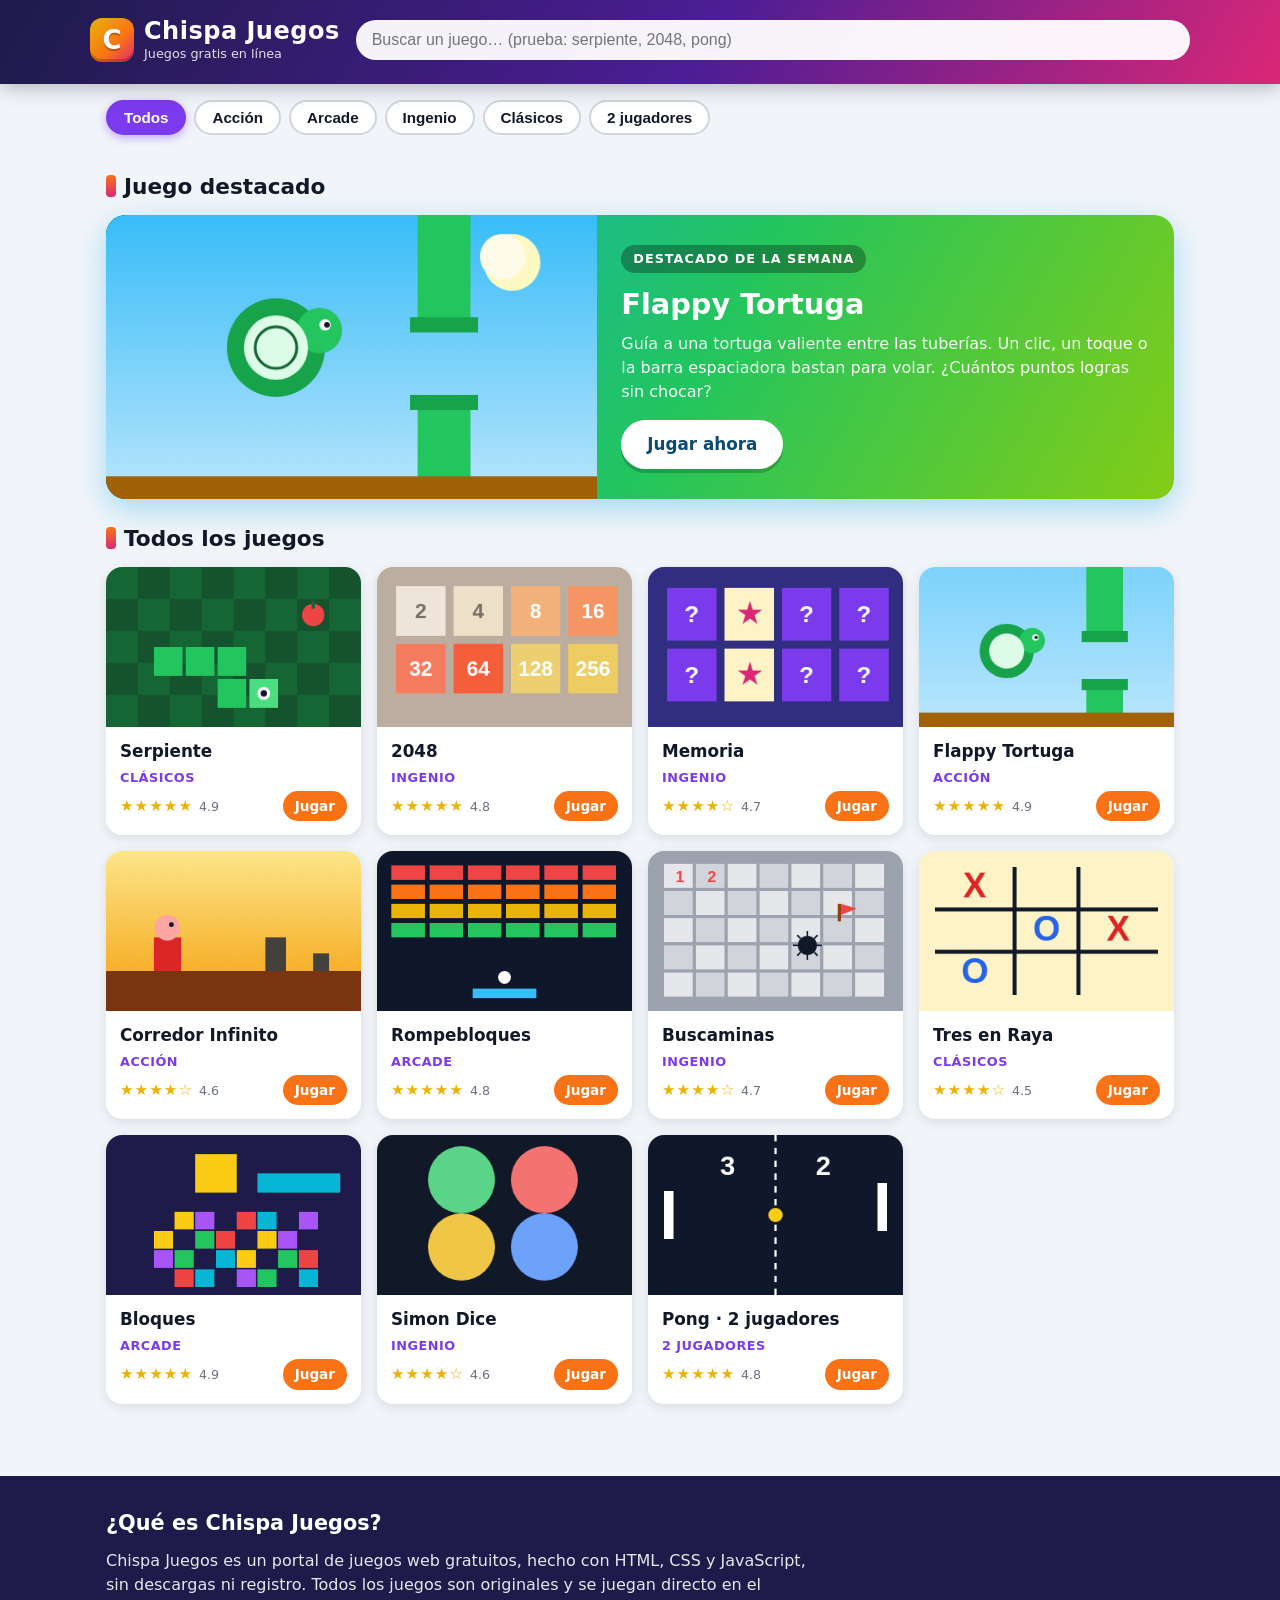
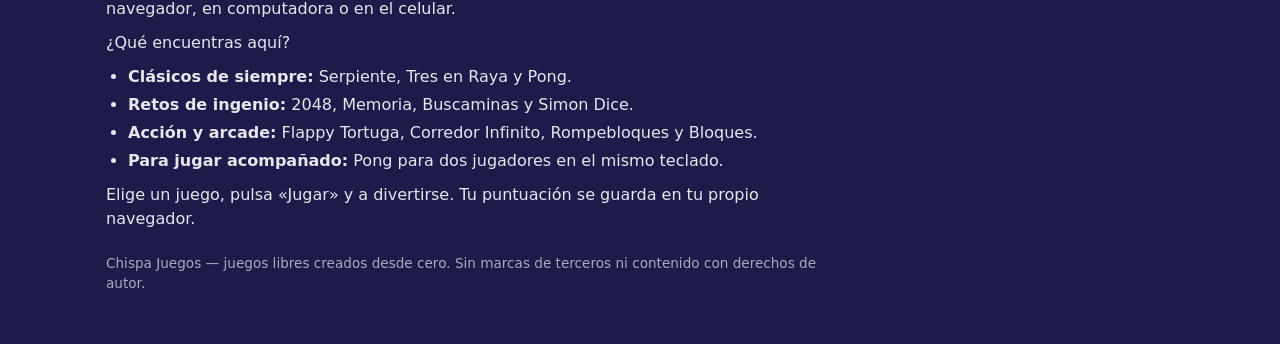
==== index.html @ 93b24fdc "Portal Chispa Juegos: 11 juegos libres" ====
<!DOCTYPE html>
<html lang="es-MX">
<head>
<meta charset="UTF-8">
<meta name="viewport" content="width=device-width, initial-scale=1">
<title>Chispa Juegos — Juegos gratis en línea</title>
<meta name="description" content="Chispa Juegos: juega gratis en línea a la serpiente, 2048, memoria, flappy tortuga, buscaminas, tetris y más. Sin descargas ni registro.">
<link rel="stylesheet" href="styles.css">
</head>
<body>

<header>
  <div class="header-inner">
    <a class="logo" href="index.html">
      <span class="logo-mark">C</span>
      <span class="logo-text"><strong>Chispa Juegos</strong><span>Juegos gratis en línea</span></span>
    </a>
    <div class="search-box">
      <input type="search" id="search" placeholder="Buscar un juego… (prueba: serpiente, 2048, pong)" aria-label="Buscar un juego">
    </div>
  </div>
</header>

<nav class="categories" id="categories" aria-label="Categorías de juegos">
  <button class="chip active" data-cat="todos">Todos</button>
  <button class="chip" data-cat="accion">Acción</button>
  <button class="chip" data-cat="arcade">Arcade</button>
  <button class="chip" data-cat="ingenio">Ingenio</button>
  <button class="chip" data-cat="clasicos">Clásicos</button>
  <button class="chip" data-cat="2-jugadores">2 jugadores</button>
</nav>

<main>
  <!-- Juego destacado -->
  <section>
    <h2>Juego destacado</h2>
    <div class="featured">
      <canvas id="featured-canvas" width="520" height="300" aria-label="Tortuga volando entre tuberías"></canvas>
      <div class="featured-body">
        <span class="tag">Destacado de la semana</span>
        <h3>Flappy Tortuga</h3>
        <p>Guía a una tortuga valiente entre las tuberías. Un clic, un toque o la barra espaciadora bastan para volar. ¿Cuántos puntos logras sin chocar?</p>
        <a class="play-btn" href="juegos/flappy.html">Jugar ahora</a>
      </div>
    </div>
  </section>

  <!-- Rejilla de juegos -->
  <section>
    <h2>Todos los juegos</h2>
    <div class="grid" id="grid">

      <a class="card" href="juegos/serpiente.html" data-cat="clasicos" data-name="serpiente snake clásicos">
        <canvas class="thumb" data-game="serpiente" width="320" height="200"></canvas>
        <div class="card-body">
          <h3>Serpiente</h3>
          <span class="card-cat">Clásicos</span>
          <div class="card-meta"><span class="stars">★★★★★ <small>4.9</small></span><span class="card-play">Jugar</span></div>
        </div>
      </a>

      <a class="card" href="juegos/2048.html" data-cat="ingenio" data-name="2048 números ingenio">
        <canvas class="thumb" data-game="2048" width="320" height="200"></canvas>
        <div class="card-body">
          <h3>2048</h3>
          <span class="card-cat">Ingenio</span>
          <div class="card-meta"><span class="stars">★★★★★ <small>4.8</small></span><span class="card-play">Jugar</span></div>
        </div>
      </a>

      <a class="card" href="juegos/memoria.html" data-cat="ingenio" data-name="memoria pares cartas ingenio">
        <canvas class="thumb" data-game="memoria" width="320" height="200"></canvas>
        <div class="card-body">
          <h3>Memoria</h3>
          <span class="card-cat">Ingenio</span>
          <div class="card-meta"><span class="stars">★★★★☆ <small>4.7</small></span><span class="card-play">Jugar</span></div>
        </div>
      </a>

      <a class="card" href="juegos/flappy.html" data-cat="accion" data-name="flappy tortuga acción volar">
        <canvas class="thumb" data-game="flappy" width="320" height="200"></canvas>
        <div class="card-body">
          <h3>Flappy Tortuga</h3>
          <span class="card-cat">Acción</span>
          <div class="card-meta"><span class="stars">★★★★★ <small>4.9</small></span><span class="card-play">Jugar</span></div>
        </div>
      </a>

      <a class="card" href="juegos/corredor.html" data-cat="accion" data-name="corredor endless runner saltar acción">
        <canvas class="thumb" data-game="corredor" width="320" height="200"></canvas>
        <div class="card-body">
          <h3>Corredor Infinito</h3>
          <span class="card-cat">Acción</span>
          <div class="card-meta"><span class="stars">★★★★☆ <small>4.6</small></span><span class="card-play">Jugar</span></div>
        </div>
      </a>

      <a class="card" href="juegos/rompebloques.html" data-cat="arcade" data-name="rompebloques breakout ladrillos arcade paleta">
        <canvas class="thumb" data-game="rompebloques" width="320" height="200"></canvas>
        <div class="card-body">
          <h3>Rompebloques</h3>
          <span class="card-cat">Arcade</span>
          <div class="card-meta"><span class="stars">★★★★★ <small>4.8</small></span><span class="card-play">Jugar</span></div>
        </div>
      </a>

      <a class="card" href="juegos/buscaminas.html" data-cat="ingenio" data-name="buscaminas minas ingenio">
        <canvas class="thumb" data-game="buscaminas" width="320" height="200"></canvas>
        <div class="card-body">
          <h3>Buscaminas</h3>
          <span class="card-cat">Ingenio</span>
          <div class="card-meta"><span class="stars">★★★★☆ <small>4.7</small></span><span class="card-play">Jugar</span></div>
        </div>
      </a>

      <a class="card" href="juegos/tres-en-raya.html" data-cat="clasicos" data-name="tres en raya gato computadora clásicos">
        <canvas class="thumb" data-game="tres-en-raya" width="320" height="200"></canvas>
        <div class="card-body">
          <h3>Tres en Raya</h3>
          <span class="card-cat">Clásicos</span>
          <div class="card-meta"><span class="stars">★★★★☆ <small>4.5</small></span><span class="card-play">Jugar</span></div>
        </div>
      </a>

      <a class="card" href="juegos/bloques.html" data-cat="arcade" data-name="bloques tetris piezas líneas arcade">
        <canvas class="thumb" data-game="bloques" width="320" height="200"></canvas>
        <div class="card-body">
          <h3>Bloques</h3>
          <span class="card-cat">Arcade</span>
          <div class="card-meta"><span class="stars">★★★★★ <small>4.9</small></span><span class="card-play">Jugar</span></div>
        </div>
      </a>

      <a class="card" href="juegos/simon.html" data-cat="ingenio" data-name="simon dice colores sonidos memoria ingenio">
        <canvas class="thumb" data-game="simon" width="320" height="200"></canvas>
        <div class="card-body">
          <h3>Simon Dice</h3>
          <span class="card-cat">Ingenio</span>
          <div class="card-meta"><span class="stars">★★★★☆ <small>4.6</small></span><span class="card-play">Jugar</span></div>
        </div>
      </a>

      <a class="card" href="juegos/pong.html" data-cat="2-jugadores" data-name="pong dos jugadores versus">
        <canvas class="thumb" data-game="pong" width="320" height="200"></canvas>
        <div class="card-body">
          <h3>Pong · 2 jugadores</h3>
          <span class="card-cat">2 jugadores</span>
          <div class="card-meta"><span class="stars">★★★★★ <small>4.8</small></span><span class="card-play">Jugar</span></div>
        </div>
      </a>

      <p class="empty" id="empty">No encontramos juegos con ese nombre. Prueba con otra palabra o elige una categoría.</p>
    </div>
  </section>
</main>

<footer>
  <div class="footer-inner">
    <h2>¿Qué es Chispa Juegos?</h2>
    <p>Chispa Juegos es un portal de juegos web gratuitos, hecho con HTML, CSS y JavaScript, sin descargas ni registro. Todos los juegos son originales y se juegan directo en el navegador, en computadora o en el celular.</p>
    <p>¿Qué encuentras aquí?</p>
    <ul>
      <li><strong>Clásicos de siempre:</strong> Serpiente, Tres en Raya y Pong.</li>
      <li><strong>Retos de ingenio:</strong> 2048, Memoria, Buscaminas y Simon Dice.</li>
      <li><strong>Acción y arcade:</strong> Flappy Tortuga, Corredor Infinito, Rompebloques y Bloques.</li>
      <li><strong>Para jugar acompañado:</strong> Pong para dos jugadores en el mismo teclado.</li>
    </ul>
    <p>Elige un juego, pulsa «Jugar» y a divertirse. Tu puntuación se guarda en tu propio navegador.</p>
    <p class="footer-note">Chispa Juegos — juegos libres creados desde cero. Sin marcas de terceros ni contenido con derechos de autor.</p>
  </div>
</footer>

<script>
(function () {
  "use strict";

  /* ---------- Miniaturas dibujadas en canvas ---------- */
  function rect(ctx, x, y, w, h, color) { ctx.fillStyle = color; ctx.fillRect(x, y, w, h); }
  function circle(ctx, x, y, r, color) { ctx.fillStyle = color; ctx.beginPath(); ctx.arc(x, y, r, 0, Math.PI * 2); ctx.fill(); }

  var painters = {
    serpiente: function (ctx, w, h) {
      rect(ctx, 0, 0, w, h, "#14532d");
      ctx.fillStyle = "#166534";
      for (var i = 0; i < w; i += 40) for (var j = 0; j < h; j += 40) if ((i + j) % 80 === 0) ctx.fillRect(i, j, 40, 40);
      var snake = [[60, 100], [100, 100], [140, 100], [140, 140], [180, 140]];
      snake.forEach(function (p, k) { rect(ctx, p[0], p[1], 36, 36, k === snake.length - 1 ? "#4ade80" : "#22c55e"); });
      circle(ctx, 198, 158, 8, "#fff"); circle(ctx, 198, 158, 4, "#111827");
      circle(ctx, 260, 60, 14, "#ef4444"); rect(ctx, 258, 42, 4, 10, "#166534");
    },
    "2048": function (ctx, w, h) {
      rect(ctx, 0, 0, w, h, "#bbada0");
      var tiles = [[2, "#eee4da", "#776e65"], [4, "#ede0c8", "#776e65"], [8, "#f2b179", "#fff"], [16, "#f59563", "#fff"], [32, "#f67c5f", "#fff"], [64, "#f65e3b", "#fff"], [128, "#edcf72", "#fff"], [256, "#edcc61", "#fff"]];
      tiles.forEach(function (t, i) {
        var x = 24 + (i % 4) * 72, y = 24 + Math.floor(i / 4) * 72;
        rect(ctx, x, y, 62, 62, t[1]);
        ctx.fillStyle = t[2]; ctx.font = "bold 26px sans-serif"; ctx.textAlign = "center"; ctx.textBaseline = "middle";
        ctx.fillText(t[0], x + 31, y + 33);
      });
    },
    memoria: function (ctx, w, h) {
      rect(ctx, 0, 0, w, h, "#312e81");
      var syms = ["★", "♥", "♦", "♣"];
      for (var i = 0; i < 8; i++) {
        var x = 24 + (i % 4) * 72, y = 26 + Math.floor(i / 4) * 76;
        if (i === 1 || i === 5) {
          rect(ctx, x, y, 62, 66, "#fef3c7");
          ctx.fillStyle = "#db2777"; ctx.font = "bold 34px sans-serif"; ctx.textAlign = "center"; ctx.textBaseline = "middle";
          ctx.fillText("★", x + 31, y + 35);
        } else {
          rect(ctx, x, y, 62, 66, "#7c3aed");
          ctx.fillStyle = "#fff"; ctx.font = "bold 30px sans-serif"; ctx.textAlign = "center"; ctx.textBaseline = "middle";
          ctx.fillText("?", x + 31, y + 35);
        }
      }
    },
    flappy: function (ctx, w, h) {
      var g = ctx.createLinearGradient(0, 0, 0, h);
      g.addColorStop(0, "#7dd3fc"); g.addColorStop(1, "#bae6fd");
      ctx.fillStyle = g; ctx.fillRect(0, 0, w, h);
      rect(ctx, 210, 0, 46, 90, "#22c55e"); rect(ctx, 204, 80, 58, 14, "#16a34a");
      rect(ctx, 210, 140, 46, 60, "#22c55e"); rect(ctx, 204, 140, 58, 14, "#16a34a");
      circle(ctx, 110, 105, 34, "#16a34a"); circle(ctx, 142, 92, 16, "#22c55e");
      circle(ctx, 146, 88, 4, "#fff"); circle(ctx, 147, 88, 2, "#111827");
      ctx.fillStyle = "#dcfce7"; ctx.beginPath(); ctx.arc(110, 105, 22, 0, Math.PI * 2); ctx.fill();
      rect(ctx, 0, h - 18, w, 18, "#a16207");
    },
    corredor: function (ctx, w, h) {
      var g = ctx.createLinearGradient(0, 0, 0, h);
      g.addColorStop(0, "#fde68a"); g.addColorStop(1, "#f59e0b");
      ctx.fillStyle = g; ctx.fillRect(0, 0, w, h);
      rect(ctx, 0, 150, w, 50, "#78350f");
      rect(ctx, 60, 108, 34, 42, "#dc2626"); circle(ctx, 77, 96, 16, "#fca5a5");
      circle(ctx, 82, 92, 3, "#111827");
      rect(ctx, 200, 118, 26, 32, "#44403c"); rect(ctx, 200, 108, 26, 12, "#44403c");
      rect(ctx, 260, 128, 20, 22, "#44403c");
    },
    rompebloques: function (ctx, w, h) {
      rect(ctx, 0, 0, w, h, "#0f172a");
      var colors = ["#ef4444", "#f97316", "#eab308", "#22c55e"];
      for (var r = 0; r < 4; r++) for (var c = 0; c < 6; c++) rect(ctx, 18 + c * 48, 18 + r * 24, 42, 18, colors[r]);
      rect(ctx, 120, 172, 80, 12, "#38bdf8");
      circle(ctx, 160, 158, 8, "#fff");
    },
    buscaminas: function (ctx, w, h) {
      rect(ctx, 0, 0, w, h, "#9ca3af");
      for (var r = 0; r < 5; r++) for (var c = 0; c < 7; c++) {
        var x = 20 + c * 40, y = 16 + r * 34;
        rect(ctx, x, y, 36, 30, (r + c) % 2 ? "#d1d5db" : "#e5e7eb");
      }
      ctx.fillStyle = "#ef4444"; ctx.font = "bold 20px sans-serif"; ctx.textAlign = "center"; ctx.textBaseline = "middle";
      ctx.fillText("1", 40, 33); ctx.fillText("2", 80, 33);
      circle(ctx, 200, 118, 12, "#111827");
      ctx.strokeStyle = "#111827"; ctx.lineWidth = 2;
      for (var k = 0; k < 8; k++) { var a = k * Math.PI / 4; ctx.beginPath(); ctx.moveTo(200 + Math.cos(a) * 12, 118 + Math.sin(a) * 12); ctx.lineTo(200 + Math.cos(a) * 18, 118 + Math.sin(a) * 18); ctx.stroke(); }
      rect(ctx, 238, 66, 4, 22, "#92400e"); ctx.fillStyle = "#ef4444"; ctx.beginPath(); ctx.moveTo(242, 66); ctx.lineTo(262, 72); ctx.lineTo(242, 80); ctx.closePath(); ctx.fill();
    },
    "tres-en-raya": function (ctx, w, h) {
      rect(ctx, 0, 0, w, h, "#fef3c7");
      ctx.strokeStyle = "#111827"; ctx.lineWidth = 5;
      ctx.beginPath(); ctx.moveTo(120, 20); ctx.lineTo(120, 180); ctx.moveTo(200, 20); ctx.lineTo(200, 180);
      ctx.moveTo(20, 73); ctx.lineTo(300, 73); ctx.moveTo(20, 126); ctx.lineTo(300, 126); ctx.stroke();
      ctx.font = "bold 44px sans-serif"; ctx.textAlign = "center"; ctx.textBaseline = "middle";
      ctx.fillStyle = "#dc2626"; ctx.fillText("X", 70, 46); ctx.fillText("X", 250, 100);
      ctx.fillStyle = "#2563eb"; ctx.fillText("O", 160, 100); ctx.fillText("O", 70, 153);
    },
    bloques: function (ctx, w, h) {
      rect(ctx, 0, 0, w, h, "#1e1b4b");
      var colors = ["#06b6d4", "#facc15", "#a855f7", "#22c55e", "#ef4444"];
      for (var r = 0; r < 4; r++) for (var c = 0; c < 8; c++) if ((r * 8 + c) % 3 !== 0) rect(ctx, 60 + c * 26, 96 + r * 24, 24, 22, colors[(r + c) % 5]);
      rect(ctx, 112, 24, 26, 24, "#facc15"); rect(ctx, 138, 24, 26, 24, "#facc15");
      rect(ctx, 112, 48, 26, 24, "#facc15"); rect(ctx, 138, 48, 26, 24, "#facc15");
      rect(ctx, 190, 48, 26, 24, "#06b6d4"); rect(ctx, 216, 48, 26, 24, "#06b6d4");
      rect(ctx, 242, 48, 26, 24, "#06b6d4"); rect(ctx, 268, 48, 26, 24, "#06b6d4");
    },
    simon: function (ctx, w, h) {
      rect(ctx, 0, 0, w, h, "#111827");
      var cols = ["#22c55e", "#ef4444", "#eab308", "#3b82f6"];
      cols.forEach(function (c, i) {
        var x = 60 + (i % 2) * 104, y = 20 + Math.floor(i / 2) * 84;
        ctx.fillStyle = c; ctx.beginPath(); ctx.arc(x + 46, y + 36, 42, 0, Math.PI * 2); ctx.fill();
        ctx.fillStyle = "rgba(255,255,255,.25)"; ctx.beginPath(); ctx.arc(x + 46, y + 36, 42, 0, Math.PI * 2); ctx.fill();
      });
    },
    pong: function (ctx, w, h) {
      rect(ctx, 0, 0, w, h, "#0f172a");
      ctx.strokeStyle = "#fff"; ctx.setLineDash([8, 8]); ctx.lineWidth = 3;
      ctx.beginPath(); ctx.moveTo(w / 2, 0); ctx.lineTo(w / 2, h); ctx.stroke(); ctx.setLineDash([]);
      rect(ctx, 20, 70, 12, 60, "#fff"); rect(ctx, w - 32, 60, 12, 60, "#fff");
      circle(ctx, w / 2, 100, 9, "#facc15");
      ctx.fillStyle = "#fff"; ctx.font = "bold 34px sans-serif"; ctx.textAlign = "center";
      ctx.fillText("3", w / 2 - 60, 50); ctx.fillText("2", w / 2 + 60, 50);
    }
  };

  function drawThumb(cv) {
    var ctx = cv.getContext("2d");
    var fn = painters[cv.getAttribute("data-game")];
    if (fn) fn(ctx, cv.width, cv.height);
  }
  document.querySelectorAll("canvas.thumb").forEach(drawThumb);

  /* Miniatura grande del destacado: tortuga entre tuberías */
  (function () {
    var cv = document.getElementById("featured-canvas");
    var ctx = cv.getContext("2d"), w = cv.width, h = cv.height;
    var g = ctx.createLinearGradient(0, 0, 0, h);
    g.addColorStop(0, "#38bdf8"); g.addColorStop(1, "#bae6fd");
    ctx.fillStyle = g; ctx.fillRect(0, 0, w, h);
    circle(ctx, 430, 50, 30, "#fef9c3"); circle(ctx, 420, 44, 24, "#fefce8");
    rect(ctx, 330, 0, 56, 120, "#22c55e"); rect(ctx, 322, 108, 72, 16, "#16a34a");
    rect(ctx, 330, 190, 56, 110, "#22c55e"); rect(ctx, 322, 190, 72, 16, "#16a34a");
    circle(ctx, 180, 140, 52, "#16a34a"); circle(ctx, 226, 122, 24, "#22c55e");
    circle(ctx, 232, 116, 6, "#fff"); circle(ctx, 234, 116, 3, "#111827");
    ctx.fillStyle = "#dcfce7"; ctx.beginPath(); ctx.arc(180, 140, 34, 0, Math.PI * 2); ctx.fill();
    ctx.strokeStyle = "#166534"; ctx.lineWidth = 3;
    ctx.beginPath(); ctx.arc(180, 140, 22, 0, Math.PI * 2); ctx.stroke();
    rect(ctx, 0, h - 24, w, 24, "#a16207");
  })();

  /* ---------- Buscador y filtros ---------- */
  var cards = Array.prototype.slice.call(document.querySelectorAll(".card"));
  var searchInput = document.getElementById("search");
  var emptyMsg = document.getElementById("empty");
  var activeCat = "todos";

  function applyFilters() {
    var q = searchInput.value.trim().toLowerCase();
    var visible = 0;
    cards.forEach(function (card) {
      var okCat = activeCat === "todos" || card.getAttribute("data-cat") === activeCat;
      var okText = !q || card.getAttribute("data-name").toLowerCase().indexOf(q) !== -1 ||
        card.querySelector("h3").textContent.toLowerCase().indexOf(q) !== -1;
      var show = okCat && okText;
      card.style.display = show ? "" : "none";
      if (show) visible++;
    });
    emptyMsg.style.display = visible === 0 ? "block" : "none";
  }

  searchInput.addEventListener("input", applyFilters);
  document.getElementById("categories").addEventListener("click", function (e) {
    var btn = e.target.closest(".chip");
    if (!btn) return;
    document.querySelectorAll(".chip").forEach(function (c) { c.classList.remove("active"); });
    btn.classList.add("active");
    activeCat = btn.getAttribute("data-cat");
    applyFilters();
  });
})();
</script>
</body>
</html>
---- styles.css ----
/* Chispa Juegos — estilos del portal */
* { box-sizing: border-box; margin: 0; padding: 0; }

:root {
  --navy: #1e1b4b;
  --purple: #7c3aed;
  --pink: #db2777;
  --orange: #f97316;
  --cyan: #06b6d4;
  --green: #22c55e;
  --yellow: #eab308;
  --red: #ef4444;
  --ink: #111827;
  --muted: #6b7280;
  --bg: #f1f5f9;
  --card: #ffffff;
}

body {
  font-family: "Segoe UI", system-ui, -apple-system, "Helvetica Neue", Arial, sans-serif;
  background: var(--bg);
  color: var(--ink);
  line-height: 1.5;
}

/* ---------- Encabezado ---------- */
header {
  background: linear-gradient(120deg, var(--navy) 0%, #4c1d95 55%, var(--pink) 100%);
  color: #fff;
  padding: 18px 16px 22px;
  position: sticky;
  top: 0;
  z-index: 50;
  box-shadow: 0 4px 18px rgba(0, 0, 0, .25);
}
.header-inner {
  max-width: 1100px;
  margin: 0 auto;
  display: flex;
  align-items: center;
  gap: 16px;
  flex-wrap: wrap;
}
.logo {
  display: flex;
  align-items: center;
  gap: 10px;
  text-decoration: none;
  color: #fff;
  flex-shrink: 0;
}
.logo-mark {
  width: 44px;
  height: 44px;
  border-radius: 12px;
  background: linear-gradient(135deg, var(--yellow), var(--orange) 60%, var(--pink));
  display: flex;
  align-items: center;
  justify-content: center;
  font-size: 26px;
  font-weight: 900;
  color: #fff;
  text-shadow: 0 2px 0 rgba(0, 0, 0, .25);
  box-shadow: inset 0 -3px 0 rgba(0, 0, 0, .2);
}
.logo-text { line-height: 1.1; }
.logo-text strong { font-size: 1.5rem; letter-spacing: .5px; display: block; }
.logo-text span { font-size: .8rem; opacity: .85; }
.search-box { flex: 1; min-width: 200px; display: flex; }
.search-box input {
  width: 100%;
  padding: 11px 16px;
  border: none;
  border-radius: 999px;
  font-size: 1rem;
  outline: none;
  background: rgba(255, 255, 255, .95);
  color: var(--ink);
}
.search-box input:focus { box-shadow: 0 0 0 3px var(--yellow); }

/* ---------- Chips de categorías ---------- */
.categories {
  max-width: 1100px;
  margin: 0 auto;
  padding: 16px 16px 4px;
  display: flex;
  gap: 8px;
  flex-wrap: wrap;
}
.chip {
  border: 2px solid #d1d5db;
  background: #fff;
  color: var(--ink);
  border-radius: 999px;
  padding: 7px 16px;
  font-size: .95rem;
  font-weight: 700;
  cursor: pointer;
  transition: all .15s ease;
}
.chip:hover { border-color: var(--purple); color: var(--purple); }
.chip.active {
  background: var(--purple);
  border-color: var(--purple);
  color: #fff;
  box-shadow: 0 3px 10px rgba(124, 58, 237, .4);
}

/* ---------- Contenido ---------- */
main { max-width: 1100px; margin: 0 auto; padding: 8px 16px 32px; }
section { margin-top: 24px; }
section h2 { font-size: 1.35rem; margin-bottom: 12px; }
section h2::before {
  content: "";
  display: inline-block;
  width: 10px;
  height: 22px;
  background: linear-gradient(var(--orange), var(--pink));
  border-radius: 4px;
  margin-right: 8px;
  vertical-align: -3px;
}

/* ---------- Destacado ---------- */
.featured {
  display: flex;
  gap: 0;
  background: linear-gradient(120deg, #0ea5e9, #22c55e 55%, #84cc16);
  border-radius: 20px;
  overflow: hidden;
  color: #fff;
  box-shadow: 0 10px 30px rgba(14, 165, 233, .35);
}
.featured canvas {
  width: 46%;
  min-height: 220px;
  display: block;
  background: #0c4a6e;
}
.featured-body { padding: 24px; flex: 1; display: flex; flex-direction: column; justify-content: center; }
.featured-body .tag {
  display: inline-block;
  background: rgba(0, 0, 0, .3);
  padding: 4px 12px;
  border-radius: 999px;
  font-size: .8rem;
  font-weight: 800;
  letter-spacing: 1px;
  text-transform: uppercase;
  width: fit-content;
}
.featured-body h3 { font-size: 1.8rem; margin: 10px 0 6px; }
.featured-body p { opacity: .95; margin-bottom: 16px; }
.play-btn {
  display: inline-block;
  background: #fff;
  color: #0c4a6e;
  font-weight: 800;
  font-size: 1.05rem;
  padding: 12px 26px;
  border-radius: 999px;
  text-decoration: none;
  width: fit-content;
  box-shadow: 0 4px 0 rgba(0, 0, 0, .2);
  transition: transform .12s ease;
}
.play-btn:hover { transform: translateY(-2px); }

/* ---------- Rejilla de juegos ---------- */
.grid {
  display: grid;
  grid-template-columns: repeat(auto-fill, minmax(220px, 1fr));
  gap: 16px;
}
.card {
  background: var(--card);
  border-radius: 16px;
  overflow: hidden;
  box-shadow: 0 3px 12px rgba(0, 0, 0, .1);
  transition: transform .15s ease, box-shadow .15s ease;
  display: flex;
  flex-direction: column;
  text-decoration: none;
  color: inherit;
}
.card:hover { transform: translateY(-4px); box-shadow: 0 10px 24px rgba(0, 0, 0, .18); }
.card canvas { width: 100%; aspect-ratio: 16 / 10; display: block; }
.card-body { padding: 12px 14px 14px; flex: 1; display: flex; flex-direction: column; gap: 4px; }
.card-body h3 { font-size: 1.05rem; }
.card-cat { font-size: .8rem; font-weight: 700; color: var(--purple); text-transform: uppercase; letter-spacing: .5px; }
.card-meta { display: flex; justify-content: space-between; align-items: center; margin-top: auto; }
.stars { color: var(--yellow); letter-spacing: 1px; font-size: .95rem; }
.stars small { color: var(--muted); letter-spacing: 0; }
.card-play {
  background: var(--orange);
  color: #fff;
  font-weight: 800;
  font-size: .85rem;
  padding: 5px 12px;
  border-radius: 999px;
}
.empty {
  grid-column: 1 / -1;
  text-align: center;
  color: var(--muted);
  padding: 40px 10px;
  font-size: 1.05rem;
  display: none;
}

/* ---------- Pie ---------- */
footer { background: var(--navy); color: #e5e7eb; margin-top: 40px; }
.footer-inner { max-width: 1100px; margin: 0 auto; padding: 32px 16px 40px; }
.footer-inner h2 { color: #fff; font-size: 1.3rem; margin-bottom: 10px; }
.footer-inner p { max-width: 720px; margin-bottom: 10px; }
.footer-inner ul { margin: 10px 0 10px 22px; max-width: 720px; }
.footer-inner li { margin-bottom: 4px; }
.footer-note { margin-top: 22px; font-size: .85rem; opacity: .7; }

/* ---------- Responsive ---------- */
@media (max-width: 640px) {
  .logo-text strong { font-size: 1.25rem; }
  .featured { flex-direction: column; }
  .featured canvas { width: 100%; min-height: 170px; }
  .featured-body h3 { font-size: 1.45rem; }
  .grid { grid-template-columns: repeat(auto-fill, minmax(160px, 1fr)); gap: 12px; }
  .search-box { order: 3; flex-basis: 100%; }
}
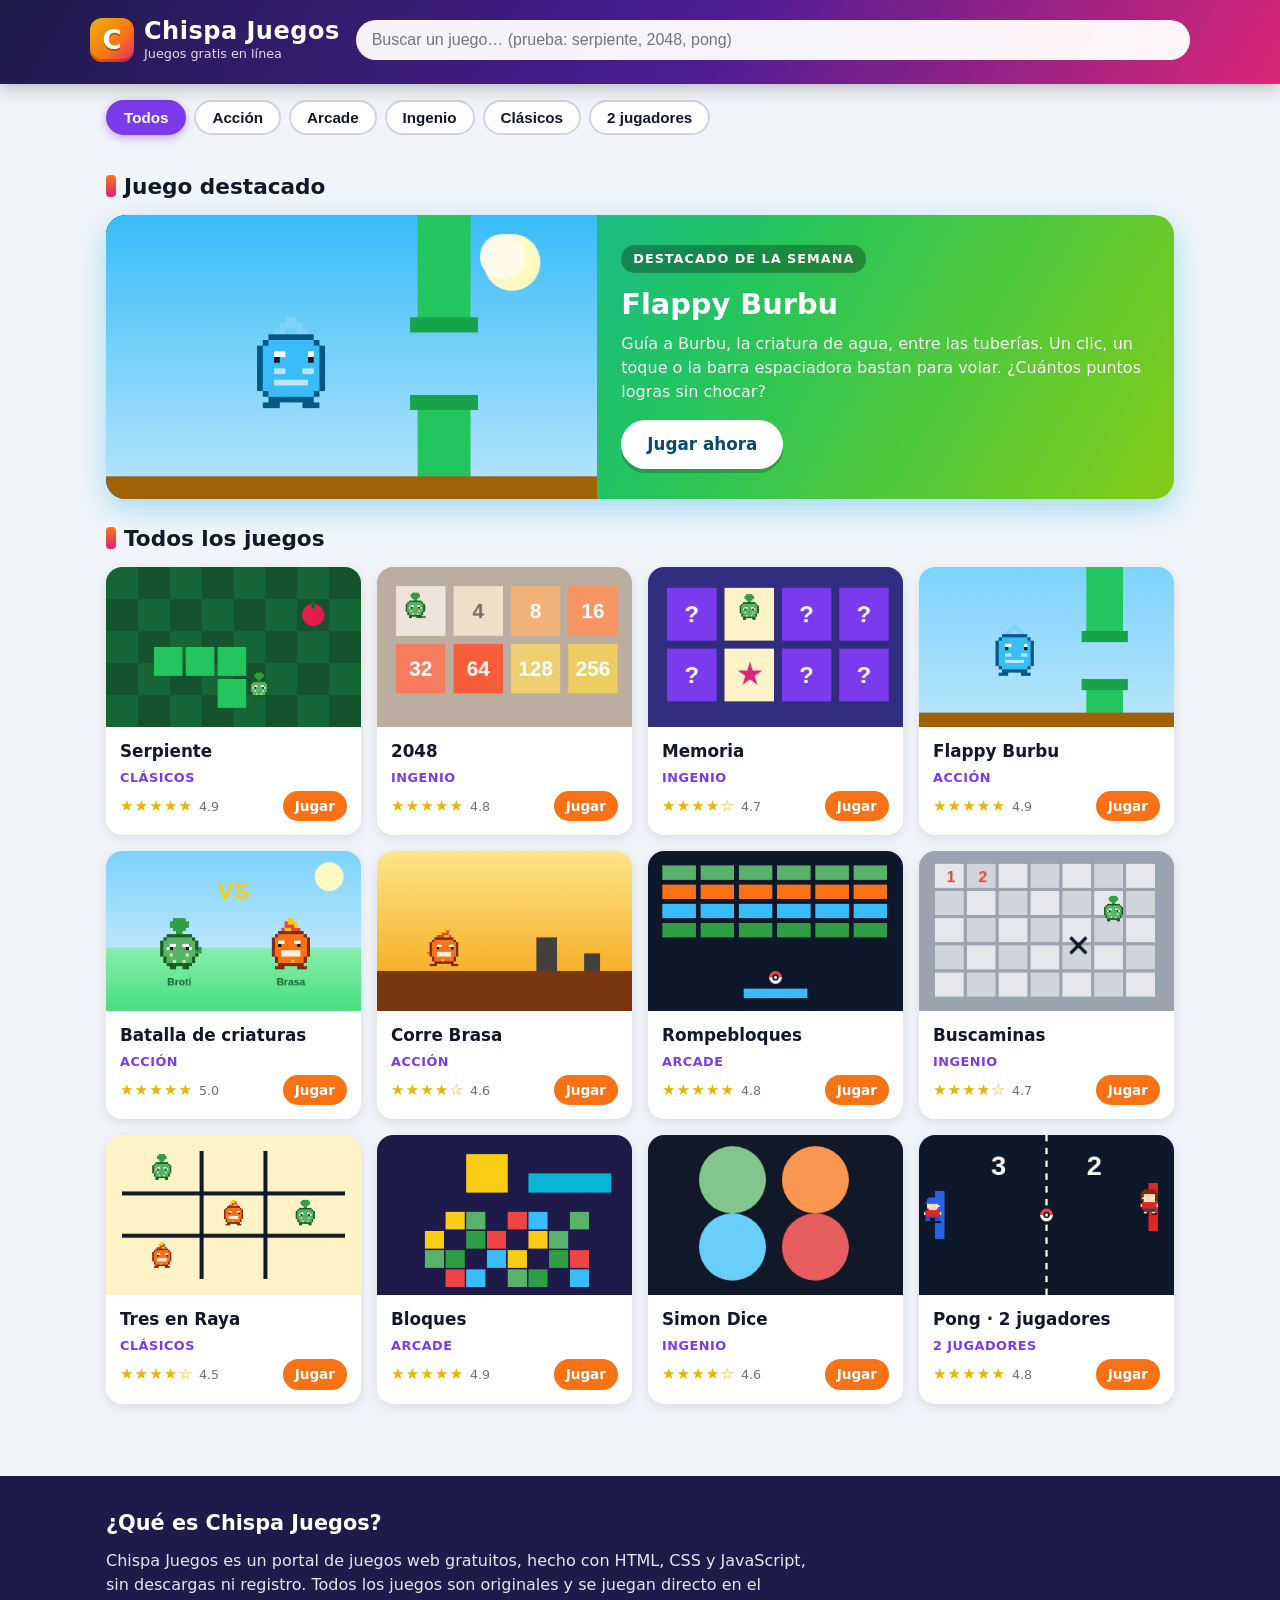
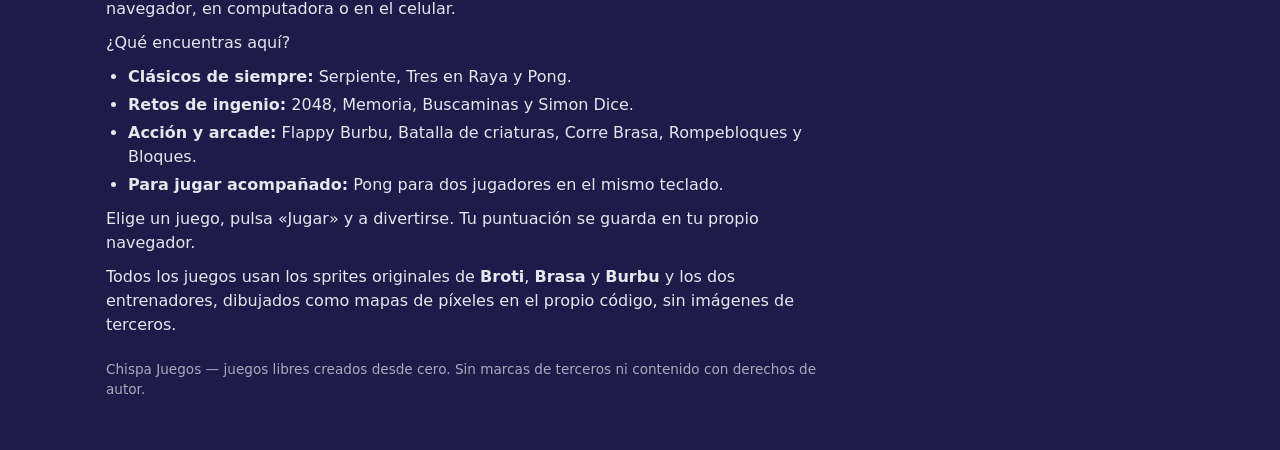
==== commit 58123129: "Sprites originales en los 12 juegos + Batalla de criaturas" ====
--- a/index.html
+++ b/index.html
@@ -4,7 +4,7 @@
 <meta charset="UTF-8">
 <meta name="viewport" content="width=device-width, initial-scale=1">
 <title>Chispa Juegos — Juegos gratis en línea</title>
-<meta name="description" content="Chispa Juegos: juega gratis en línea a la serpiente, 2048, memoria, flappy tortuga, buscaminas, tetris y más. Sin descargas ni registro.">
+<meta name="description" content="Chispa Juegos: juega gratis en línea a la serpiente, 2048, memoria, flappy burbu, batalla de criaturas, buscaminas, tetris y más. Sin descargas ni registro.">
 <link rel="stylesheet" href="styles.css">
 </head>
 <body>
@@ -35,11 +35,11 @@
   <section>
     <h2>Juego destacado</h2>
     <div class="featured">
-      <canvas id="featured-canvas" width="520" height="300" aria-label="Tortuga volando entre tuberías"></canvas>
+      <canvas id="featured-canvas" width="520" height="300" aria-label="Burbu volando entre tuberías"></canvas>
       <div class="featured-body">
         <span class="tag">Destacado de la semana</span>
-        <h3>Flappy Tortuga</h3>
-        <p>Guía a una tortuga valiente entre las tuberías. Un clic, un toque o la barra espaciadora bastan para volar. ¿Cuántos puntos logras sin chocar?</p>
+        <h3>Flappy Burbu</h3>
+        <p>Guía a Burbu, la criatura de agua, entre las tuberías. Un clic, un toque o la barra espaciadora bastan para volar. ¿Cuántos puntos logras sin chocar?</p>
         <a class="play-btn" href="juegos/flappy.html">Jugar ahora</a>
       </div>
     </div>
@@ -77,19 +77,28 @@
         </div>
       </a>
 
-      <a class="card" href="juegos/flappy.html" data-cat="accion" data-name="flappy tortuga acción volar">
+      <a class="card" href="juegos/flappy.html" data-cat="accion" data-name="flappy burbu acción volar">
         <canvas class="thumb" data-game="flappy" width="320" height="200"></canvas>
         <div class="card-body">
-          <h3>Flappy Tortuga</h3>
+          <h3>Flappy Burbu</h3>
           <span class="card-cat">Acción</span>
           <div class="card-meta"><span class="stars">★★★★★ <small>4.9</small></span><span class="card-play">Jugar</span></div>
         </div>
       </a>
 
-      <a class="card" href="juegos/corredor.html" data-cat="accion" data-name="corredor endless runner saltar acción">
+      <a class="card" href="juegos/batalla.html" data-cat="accion" data-name="batalla criaturas rpg acción broti brasa burbu">
+        <canvas class="thumb" data-game="batalla" width="320" height="200"></canvas>
+        <div class="card-body">
+          <h3>Batalla de criaturas</h3>
+          <span class="card-cat">Acción</span>
+          <div class="card-meta"><span class="stars">★★★★★ <small>5.0</small></span><span class="card-play">Jugar</span></div>
+        </div>
+      </a>
+
+      <a class="card" href="juegos/corredor.html" data-cat="accion" data-name="corre brasa acción saltar">
         <canvas class="thumb" data-game="corredor" width="320" height="200"></canvas>
         <div class="card-body">
-          <h3>Corredor Infinito</h3>
+          <h3>Corre Brasa</h3>
           <span class="card-cat">Acción</span>
           <div class="card-meta"><span class="stars">★★★★☆ <small>4.6</small></span><span class="card-play">Jugar</span></div>
         </div>
@@ -162,17 +171,20 @@
     <ul>
       <li><strong>Clásicos de siempre:</strong> Serpiente, Tres en Raya y Pong.</li>
       <li><strong>Retos de ingenio:</strong> 2048, Memoria, Buscaminas y Simon Dice.</li>
-      <li><strong>Acción y arcade:</strong> Flappy Tortuga, Corredor Infinito, Rompebloques y Bloques.</li>
+      <li><strong>Acción y arcade:</strong> Flappy Burbu, Batalla de criaturas, Corre Brasa, Rompebloques y Bloques.</li>
       <li><strong>Para jugar acompañado:</strong> Pong para dos jugadores en el mismo teclado.</li>
     </ul>
     <p>Elige un juego, pulsa «Jugar» y a divertirse. Tu puntuación se guarda en tu propio navegador.</p>
+    <p>Todos los juegos usan los sprites originales de <strong>Broti</strong>, <strong>Brasa</strong> y <strong>Burbu</strong> y los dos entrenadores, dibujados como mapas de píxeles en el propio código, sin imágenes de terceros.</p>
     <p class="footer-note">Chispa Juegos — juegos libres creados desde cero. Sin marcas de terceros ni contenido con derechos de autor.</p>
   </div>
 </footer>
 
+<script src="juegos/sprites.js"></script>
 <script>
 (function () {
   "use strict";
+  var S = window.SPRITES;
 
   /* ---------- Miniaturas dibujadas en canvas ---------- */
   function rect(ctx, x, y, w, h, color) { ctx.fillStyle = color; ctx.fillRect(x, y, w, h); }
@@ -183,10 +195,11 @@
       rect(ctx, 0, 0, w, h, "#14532d");
       ctx.fillStyle = "#166534";
       for (var i = 0; i < w; i += 40) for (var j = 0; j < h; j += 40) if ((i + j) % 80 === 0) ctx.fillRect(i, j, 40, 40);
-      var snake = [[60, 100], [100, 100], [140, 100], [140, 140], [180, 140]];
-      snake.forEach(function (p, k) { rect(ctx, p[0], p[1], 36, 36, k === snake.length - 1 ? "#4ade80" : "#22c55e"); });
-      circle(ctx, 198, 158, 8, "#fff"); circle(ctx, 198, 158, 4, "#111827");
-      circle(ctx, 260, 60, 14, "#ef4444"); rect(ctx, 258, 42, 4, 10, "#166534");
+      var snake = [[60, 100], [100, 100], [140, 100], [140, 140]];
+      snake.forEach(function (p) { rect(ctx, p[0], p[1], 36, 36, "#22c55e"); });
+      circle(ctx, 260, 60, 14, "#e11d48"); rect(ctx, 258, 42, 4, 10, "#166534");
+      ctx.imageSmoothingEnabled = false;
+      S.drawCreature(ctx, "broti", "idle", 0, 176, 132, 2, false);
     },
     "2048": function (ctx, w, h) {
       rect(ctx, 0, 0, w, h, "#bbada0");
@@ -197,13 +210,19 @@
         ctx.fillStyle = t[2]; ctx.font = "bold 26px sans-serif"; ctx.textAlign = "center"; ctx.textBaseline = "middle";
         ctx.fillText(t[0], x + 31, y + 33);
       });
+      ctx.imageSmoothingEnabled = false;
+      S.drawCreature(ctx, "broti", "idle", 0, 32, 32, 2, false);
     },
     memoria: function (ctx, w, h) {
       rect(ctx, 0, 0, w, h, "#312e81");
       var syms = ["★", "♥", "♦", "♣"];
       for (var i = 0; i < 8; i++) {
         var x = 24 + (i % 4) * 72, y = 26 + Math.floor(i / 4) * 76;
-        if (i === 1 || i === 5) {
+        if (i === 1) {
+          rect(ctx, x, y, 62, 66, "#fef3c7");
+          ctx.imageSmoothingEnabled = false;
+          S.drawCreature(ctx, "broti", "idle", 0, x + 15, y + 8, 2, false);
+        } else if (i === 5) {
           rect(ctx, x, y, 62, 66, "#fef3c7");
           ctx.fillStyle = "#db2777"; ctx.font = "bold 34px sans-serif"; ctx.textAlign = "center"; ctx.textBaseline = "middle";
           ctx.fillText("★", x + 31, y + 35);
@@ -220,27 +239,49 @@
       ctx.fillStyle = g; ctx.fillRect(0, 0, w, h);
       rect(ctx, 210, 0, 46, 90, "#22c55e"); rect(ctx, 204, 80, 58, 14, "#16a34a");
       rect(ctx, 210, 140, 46, 60, "#22c55e"); rect(ctx, 204, 140, 58, 14, "#16a34a");
-      circle(ctx, 110, 105, 34, "#16a34a"); circle(ctx, 142, 92, 16, "#22c55e");
-      circle(ctx, 146, 88, 4, "#fff"); circle(ctx, 147, 88, 2, "#111827");
-      ctx.fillStyle = "#dcfce7"; ctx.beginPath(); ctx.arc(110, 105, 22, 0, Math.PI * 2); ctx.fill();
+      ctx.imageSmoothingEnabled = false;
+      S.drawCreature(ctx, "burbu", "idle", 0, 88, 72, 4, false);
       rect(ctx, 0, h - 18, w, 18, "#a16207");
+    },
+    batalla: function (ctx, w, h) {
+      var g = ctx.createLinearGradient(0, 0, 0, h);
+      g.addColorStop(0, "#7dd3fc"); g.addColorStop(0.6, "#bae6fd"); g.addColorStop(0.61, "#86efac"); g.addColorStop(1, "#4ade80");
+      ctx.fillStyle = g; ctx.fillRect(0, 0, w, h);
+      ctx.fillStyle = "#fef9c3";
+      ctx.beginPath(); ctx.arc(280, 32, 18, 0, Math.PI * 2); ctx.fill();
+      ctx.imageSmoothingEnabled = false;
+      S.drawCreature(ctx, "broti", "attack", 0, 60, 84, 4, false);
+      S.drawCreature(ctx, "brasa", "idle", 0, 200, 84, 4, true);
+      ctx.fillStyle = "#facc15";
+      ctx.font = "bold 30px sans-serif"; ctx.textAlign = "center";
+      ctx.fillText("VS", w / 2, 60);
+      ctx.fillStyle = "#166534";
+      ctx.font = "bold 13px sans-serif";
+      ctx.fillText("Broti", 92, 168); ctx.fillText("Brasa", 232, 168);
     },
     corredor: function (ctx, w, h) {
       var g = ctx.createLinearGradient(0, 0, 0, h);
       g.addColorStop(0, "#fde68a"); g.addColorStop(1, "#f59e0b");
       ctx.fillStyle = g; ctx.fillRect(0, 0, w, h);
       rect(ctx, 0, 150, w, 50, "#78350f");
-      rect(ctx, 60, 108, 34, 42, "#dc2626"); circle(ctx, 77, 96, 16, "#fca5a5");
-      circle(ctx, 82, 92, 3, "#111827");
+      ctx.imageSmoothingEnabled = false;
+      S.drawCreature(ctx, "brasa", "walk", 0, 60, 96, 3, false);
       rect(ctx, 200, 118, 26, 32, "#44403c"); rect(ctx, 200, 108, 26, 12, "#44403c");
       rect(ctx, 260, 128, 20, 22, "#44403c");
     },
     rompebloques: function (ctx, w, h) {
       rect(ctx, 0, 0, w, h, "#0f172a");
-      var colors = ["#ef4444", "#f97316", "#eab308", "#22c55e"];
+      var colors = ["#58b368", "#f97316", "#38bdf8", "#2f9e44", "#fb923c"];
       for (var r = 0; r < 4; r++) for (var c = 0; c < 6; c++) rect(ctx, 18 + c * 48, 18 + r * 24, 42, 18, colors[r]);
       rect(ctx, 120, 172, 80, 12, "#38bdf8");
-      circle(ctx, 160, 158, 8, "#fff");
+      ctx.save();
+      ctx.beginPath(); ctx.arc(160, 158, 9, 0, Math.PI * 2); ctx.clip();
+      ctx.fillStyle = "#ef4444"; ctx.fillRect(151, 149, 18, 9);
+      ctx.fillStyle = "#f8fafc"; ctx.fillRect(151, 158, 18, 9);
+      ctx.restore();
+      ctx.strokeStyle = "#111827"; ctx.lineWidth = 2;
+      ctx.beginPath(); ctx.arc(160, 158, 9, 0, Math.PI * 2); ctx.stroke();
+      ctx.fillStyle = "#f8fafc"; ctx.beginPath(); ctx.arc(160, 158, 3, 0, Math.PI * 2); ctx.fill(); ctx.stroke();
     },
     buscaminas: function (ctx, w, h) {
       rect(ctx, 0, 0, w, h, "#9ca3af");
@@ -250,23 +291,28 @@
       }
       ctx.fillStyle = "#ef4444"; ctx.font = "bold 20px sans-serif"; ctx.textAlign = "center"; ctx.textBaseline = "middle";
       ctx.fillText("1", 40, 33); ctx.fillText("2", 80, 33);
-      circle(ctx, 200, 118, 12, "#111827");
-      ctx.strokeStyle = "#111827"; ctx.lineWidth = 2;
-      for (var k = 0; k < 8; k++) { var a = k * Math.PI / 4; ctx.beginPath(); ctx.moveTo(200 + Math.cos(a) * 12, 118 + Math.sin(a) * 12); ctx.lineTo(200 + Math.cos(a) * 18, 118 + Math.sin(a) * 18); ctx.stroke(); }
-      rect(ctx, 238, 66, 4, 22, "#92400e"); ctx.fillStyle = "#ef4444"; ctx.beginPath(); ctx.moveTo(242, 66); ctx.lineTo(262, 72); ctx.lineTo(242, 80); ctx.closePath(); ctx.fill();
+      /* Trampa: una X negra */
+      ctx.strokeStyle = "#111827"; ctx.lineWidth = 4;
+      ctx.beginPath(); ctx.moveTo(190, 108); ctx.lineTo(210, 128); ctx.moveTo(210, 108); ctx.lineTo(190, 128); ctx.stroke();
+      /* Marca: Broti, la criatura hoja */
+      ctx.imageSmoothingEnabled = false;
+      S.drawCreature(ctx, "broti", "idle", 0, 228, 56, 2, false);
     },
     "tres-en-raya": function (ctx, w, h) {
       rect(ctx, 0, 0, w, h, "#fef3c7");
       ctx.strokeStyle = "#111827"; ctx.lineWidth = 5;
       ctx.beginPath(); ctx.moveTo(120, 20); ctx.lineTo(120, 180); ctx.moveTo(200, 20); ctx.lineTo(200, 180);
       ctx.moveTo(20, 73); ctx.lineTo(300, 73); ctx.moveTo(20, 126); ctx.lineTo(300, 126); ctx.stroke();
-      ctx.font = "bold 44px sans-serif"; ctx.textAlign = "center"; ctx.textBaseline = "middle";
-      ctx.fillStyle = "#dc2626"; ctx.fillText("X", 70, 46); ctx.fillText("X", 250, 100);
-      ctx.fillStyle = "#2563eb"; ctx.fillText("O", 160, 100); ctx.fillText("O", 70, 153);
+      /* Broti contra Brasa, con sus sprites */
+      ctx.imageSmoothingEnabled = false;
+      S.drawCreature(ctx, "broti", "idle", 0, 54, 24, 2, false);
+      S.drawCreature(ctx, "broti", "idle", 0, 234, 81, 2, false);
+      S.drawCreature(ctx, "brasa", "idle", 0, 144, 81, 2, false);
+      S.drawCreature(ctx, "brasa", "idle", 0, 54, 134, 2, false);
     },
     bloques: function (ctx, w, h) {
       rect(ctx, 0, 0, w, h, "#1e1b4b");
-      var colors = ["#06b6d4", "#facc15", "#a855f7", "#22c55e", "#ef4444"];
+      var colors = ["#38bdf8", "#facc15", "#58b368", "#2f9e44", "#ef4444"];
       for (var r = 0; r < 4; r++) for (var c = 0; c < 8; c++) if ((r * 8 + c) % 3 !== 0) rect(ctx, 60 + c * 26, 96 + r * 24, 24, 22, colors[(r + c) % 5]);
       rect(ctx, 112, 24, 26, 24, "#facc15"); rect(ctx, 138, 24, 26, 24, "#facc15");
       rect(ctx, 112, 48, 26, 24, "#facc15"); rect(ctx, 138, 48, 26, 24, "#facc15");
@@ -275,7 +321,7 @@
     },
     simon: function (ctx, w, h) {
       rect(ctx, 0, 0, w, h, "#111827");
-      var cols = ["#22c55e", "#ef4444", "#eab308", "#3b82f6"];
+      var cols = ["#58b368", "#f97316", "#38bdf8", "#dc2626"];
       cols.forEach(function (c, i) {
         var x = 60 + (i % 2) * 104, y = 20 + Math.floor(i / 2) * 84;
         ctx.fillStyle = c; ctx.beginPath(); ctx.arc(x + 46, y + 36, 42, 0, Math.PI * 2); ctx.fill();
@@ -286,8 +332,19 @@
       rect(ctx, 0, 0, w, h, "#0f172a");
       ctx.strokeStyle = "#fff"; ctx.setLineDash([8, 8]); ctx.lineWidth = 3;
       ctx.beginPath(); ctx.moveTo(w / 2, 0); ctx.lineTo(w / 2, h); ctx.stroke(); ctx.setLineDash([]);
-      rect(ctx, 20, 70, 12, 60, "#fff"); rect(ctx, w - 32, 60, 12, 60, "#fff");
-      circle(ctx, w / 2, 100, 9, "#facc15");
+      ctx.imageSmoothingEnabled = false;
+      rect(ctx, 20, 70, 12, 60, "#2563eb"); rect(ctx, w - 32, 60, 12, 60, "#dc2626");
+      S.drawTrainer(ctx, "chico", 0, 2, 78, 2, false);
+      S.drawTrainer(ctx, "chica", 0, w - 46, 68, 2, false);
+      /* Pokébola */
+      ctx.save();
+      ctx.beginPath(); ctx.arc(w / 2, 100, 9, 0, Math.PI * 2); ctx.clip();
+      ctx.fillStyle = "#ef4444"; ctx.fillRect(w / 2 - 9, 91, 18, 9);
+      ctx.fillStyle = "#f8fafc"; ctx.fillRect(w / 2 - 9, 100, 18, 9);
+      ctx.restore();
+      ctx.strokeStyle = "#111827"; ctx.lineWidth = 2;
+      ctx.beginPath(); ctx.arc(w / 2, 100, 9, 0, Math.PI * 2); ctx.stroke();
+      ctx.fillStyle = "#f8fafc"; ctx.beginPath(); ctx.arc(w / 2, 100, 3, 0, Math.PI * 2); ctx.fill(); ctx.stroke();
       ctx.fillStyle = "#fff"; ctx.font = "bold 34px sans-serif"; ctx.textAlign = "center";
       ctx.fillText("3", w / 2 - 60, 50); ctx.fillText("2", w / 2 + 60, 50);
     }
@@ -300,7 +357,7 @@
   }
   document.querySelectorAll("canvas.thumb").forEach(drawThumb);
 
-  /* Miniatura grande del destacado: tortuga entre tuberías */
+  /* Miniatura grande del destacado: Burbu entre tuberías */
   (function () {
     var cv = document.getElementById("featured-canvas");
     var ctx = cv.getContext("2d"), w = cv.width, h = cv.height;
@@ -310,11 +367,8 @@
     circle(ctx, 430, 50, 30, "#fef9c3"); circle(ctx, 420, 44, 24, "#fefce8");
     rect(ctx, 330, 0, 56, 120, "#22c55e"); rect(ctx, 322, 108, 72, 16, "#16a34a");
     rect(ctx, 330, 190, 56, 110, "#22c55e"); rect(ctx, 322, 190, 72, 16, "#16a34a");
-    circle(ctx, 180, 140, 52, "#16a34a"); circle(ctx, 226, 122, 24, "#22c55e");
-    circle(ctx, 232, 116, 6, "#fff"); circle(ctx, 234, 116, 3, "#111827");
-    ctx.fillStyle = "#dcfce7"; ctx.beginPath(); ctx.arc(180, 140, 34, 0, Math.PI * 2); ctx.fill();
-    ctx.strokeStyle = "#166534"; ctx.lineWidth = 3;
-    ctx.beginPath(); ctx.arc(180, 140, 22, 0, Math.PI * 2); ctx.stroke();
+    ctx.imageSmoothingEnabled = false;
+    S.drawCreature(ctx, "burbu", "idle", 0, 148, 108, 6, false);
     rect(ctx, 0, h - 24, w, 24, "#a16207");
   })();
 
